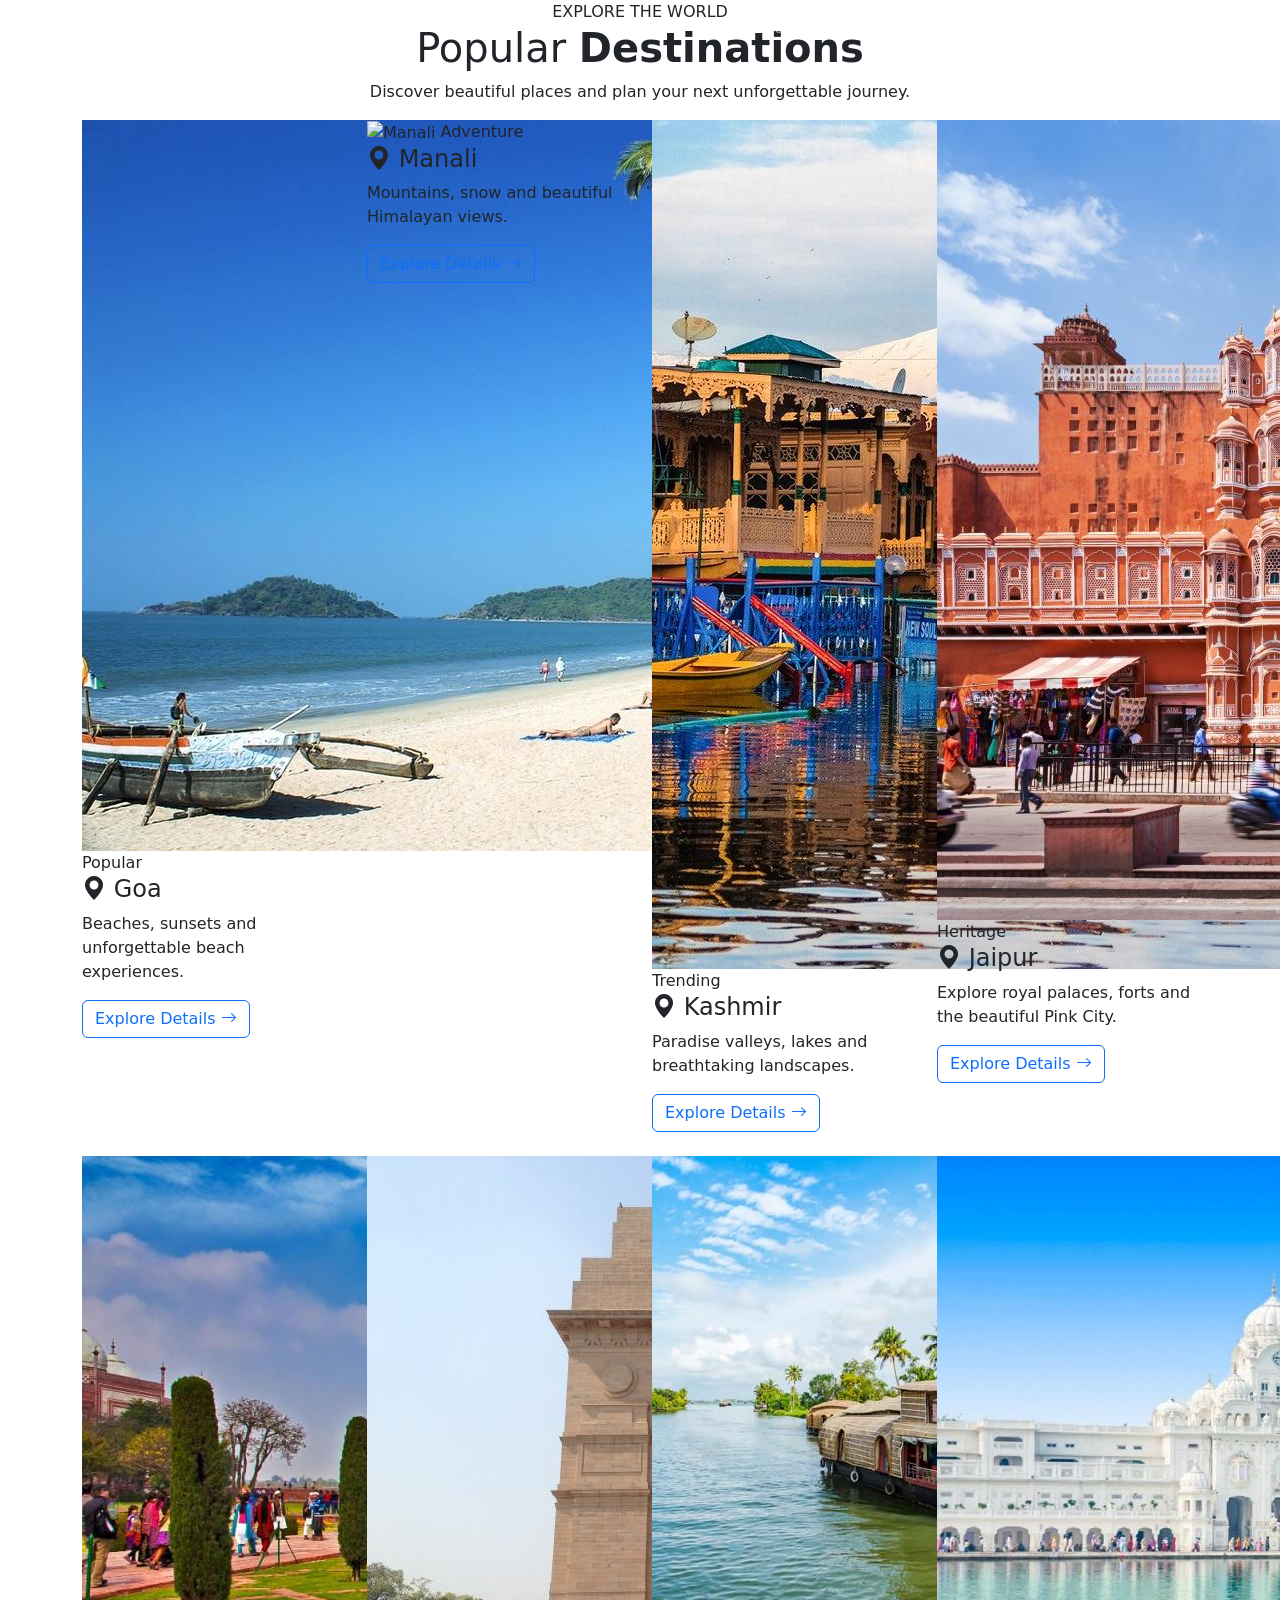
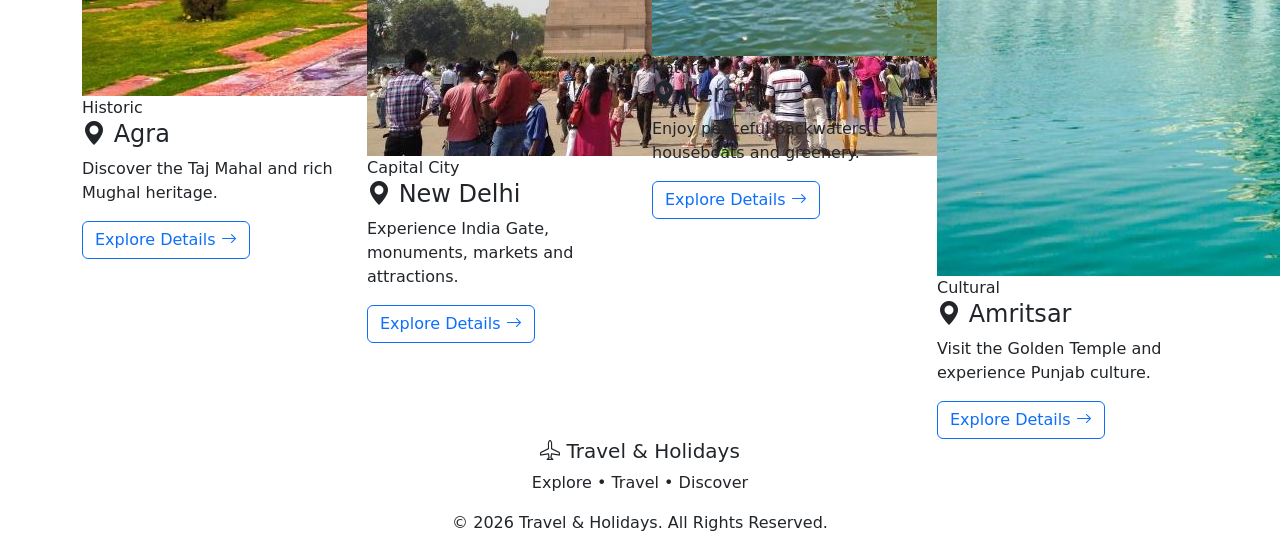
==== destination.html @ 901315e9 "destination.html" ====
<!DOCTYPE html><html lang="en"><head><meta charset="UTF-8">

<meta name="viewport"
      content="width=device-width, initial-scale=1.0">

<title>Travel & Holidays | Destinations</title>


<!-- Bootstrap CSS -->

<link
    href="https://cdn.jsdelivr.net/npm/bootstrap@5.3.3/dist/css/bootstrap.min.css"
    rel="stylesheet">


<!-- Bootstrap Icons -->

<link
    rel="stylesheet"
    href="https://cdn.jsdelivr.net/npm/bootstrap-icons@1.11.3/font/bootstrap-icons.min.css">


<!-- Custom CSS -->

<link rel="stylesheet" href="css/destination.css">

</head><body><!-- =====================================================
                         NAVBAR
===================================================== --><nav class="navbar navbar-expand-lg navbar-dark fixed-top"><div class="container">


    <a class="navbar-brand fw-bold"
       href="index.html">

        <i class="bi bi-airplane"></i>

        Travel & Holidays

    </a>


    <button
        class="navbar-toggler"
        type="button"
        data-bs-toggle="collapse"
        data-bs-target="#navbarNav">

        <span class="navbar-toggler-icon"></span>

    </button>


    <div class="collapse navbar-collapse"
         id="navbarNav">

        <ul class="navbar-nav ms-auto">


            <li class="nav-item">

                <a class="nav-link"
                   href="index.html">

                    Home

                </a>

            </li>


            <li class="nav-item">

                <a class="nav-link active"
                   href="destination.html">

                    Destinations

                </a>

            </li>


            <li class="nav-item">

                <a class="nav-link"
                   href="packages.html">

                    Packages

                </a>

            </li>


            <li class="nav-item">

                <a class="nav-link"
                   href="book-now.html">

                    Book Now

                </a>

            </li>


            <li class="nav-item">

                <a class="nav-link"
                   href="contact.html">

                    Contact

                </a>

            </li>


        </ul>

    </div>

</div>

</nav><!-- =====================================================
                     PAGE HEADER
===================================================== -->



<section class="page-header"><div class="container text-center">


    <span>
        EXPLORE THE WORLD
    </span>


    <h1>

        Popular
        <strong>Destinations</strong>

    </h1>


    <p>

        Discover beautiful places and plan your
        next unforgettable journey.

    </p>


</div>

</section><!-- =====================================================
                  DESTINATION SECTION
===================================================== --><section class="destination-section"><div class="container">


    <div class="row g-4">


        <!-- ================= GOA ================= -->

        <div class="col-md-6 col-lg-3">

            <div class="destination-card">


                <div class="destination-image">

                    <img
                        src="images/goa.jpg"
                        alt="Goa">

                    <span class="destination-badge">
                        Popular
                    </span>

                </div>


                <div class="destination-content">

                    <h4>

                        <i class="bi bi-geo-alt-fill"></i>

                        Goa

                    </h4>


                    <p>

                        Beaches, sunsets and unforgettable
                        beach experiences.

                    </p>


                    <button
                        class="btn btn-outline-primary"
                        onclick="showDestination('Goa')">

                        Explore Details

                        <i class="bi bi-arrow-right"></i>

                    </button>


                </div>

            </div>

        </div>



        <!-- ================= MANALI ================= -->

        <div class="col-md-6 col-lg-3">

            <div class="destination-card">


                <div class="destination-image">

                    <img
                        src="images/manali.jpg"
                        alt="Manali">

                    <span class="destination-badge">
                        Adventure
                    </span>

                </div>


                <div class="destination-content">

                    <h4>

                        <i class="bi bi-geo-alt-fill"></i>

                        Manali

                    </h4>


                    <p>

                        Mountains, snow and beautiful
                        Himalayan views.

                    </p>


                    <button
                        class="btn btn-outline-primary"
                        onclick="showDestination('Manali')">

                        Explore Details

                        <i class="bi bi-arrow-right"></i>

                    </button>


                </div>

            </div>

        </div>



        <!-- ================= KASHMIR ================= -->

        <div class="col-md-6 col-lg-3">

            <div class="destination-card">


                <div class="destination-image">

                    <img
                        src="images/kashmir.jpg"
                        alt="Kashmir">

                    <span class="destination-badge">
                        Trending
                    </span>

                </div>


                <div class="destination-content">

                    <h4>

                        <i class="bi bi-geo-alt-fill"></i>

                        Kashmir

                    </h4>


                    <p>

                        Paradise valleys, lakes and
                        breathtaking landscapes.

                    </p>


                    <button
                        class="btn btn-outline-primary"
                        onclick="showDestination('Kashmir')">

                        Explore Details

                        <i class="bi bi-arrow-right"></i>

                    </button>


                </div>

            </div>

        </div>



        <!-- ================= JAIPUR ================= -->

        <div class="col-md-6 col-lg-3">

            <div class="destination-card">


                <div class="destination-image">

                    <img
                        src="images/jaipur.jpg"
                        alt="Jaipur">

                    <span class="destination-badge">
                        Heritage
                    </span>

                </div>


                <div class="destination-content">

                    <h4>

                        <i class="bi bi-geo-alt-fill"></i>

                        Jaipur

                    </h4>


                    <p>

                        Explore royal palaces, forts and
                        the beautiful Pink City.

                    </p>


                    <button
                        class="btn btn-outline-primary"
                        onclick="showDestination('Jaipur')">

                        Explore Details

                        <i class="bi bi-arrow-right"></i>

                    </button>


                </div>

            </div>

        </div>



        <!-- ================= AGRA ================= -->

        <div class="col-md-6 col-lg-3">

            <div class="destination-card">


                <div class="destination-image">

                    <img
                        src="images/agra.jpg"
                        alt="Agra">

                    <span class="destination-badge">
                        Historic
                    </span>

                </div>


                <div class="destination-content">

                    <h4>

                        <i class="bi bi-geo-alt-fill"></i>

                        Agra

                    </h4>


                    <p>

                        Discover the Taj Mahal and
                        rich Mughal heritage.

                    </p>


                    <button
                        class="btn btn-outline-primary"
                        onclick="showDestination('Agra')">

                        Explore Details

                        <i class="bi bi-arrow-right"></i>

                    </button>


                </div>

            </div>

        </div>



        <!-- ================= DELHI ================= -->

        <div class="col-md-6 col-lg-3">

            <div class="destination-card">


                <div class="destination-image">

                    <img
                        src="images/new-delhi.jpg"
                        alt="New Delhi">

                    <span class="destination-badge">
                        Capital City
                    </span>

                </div>


                <div class="destination-content">

                    <h4>

                        <i class="bi bi-geo-alt-fill"></i>

                        New Delhi

                    </h4>


                    <p>

                        Experience India Gate, monuments,
                        markets and attractions.

                    </p>


                    <button
                        class="btn btn-outline-primary"
                        onclick="showDestination('New Delhi')">

                        Explore Details

                        <i class="bi bi-arrow-right"></i>

                    </button>


                </div>

            </div>

        </div>



        <!-- ================= KERALA ================= -->

        <div class="col-md-6 col-lg-3">

            <div class="destination-card">


                <div class="destination-image">

                    <img
                        src="images/kerala-backwater.jpg"
                        alt="Kerala">

                    <span class="destination-badge">
                        Nature
                    </span>

                </div>


                <div class="destination-content">

                    <h4>

                        <i class="bi bi-geo-alt-fill"></i>

                        Kerala

                    </h4>


                    <p>

                        Enjoy peaceful backwaters,
                        houseboats and greenery.

                    </p>


                    <button
                        class="btn btn-outline-primary"
                        onclick="showDestination('Kerala')">

                        Explore Details

                        <i class="bi bi-arrow-right"></i>

                    </button>


                </div>

            </div>

        </div>



        <!-- ================= AMRITSAR ================= -->

        <div class="col-md-6 col-lg-3">

            <div class="destination-card">


                <div class="destination-image">

                    <img
                        src="images/amritsar2.jpg"
                        alt="Amritsar">

                    <span class="destination-badge">
                        Cultural
                    </span>

                </div>


                <div class="destination-content">

                    <h4>

                        <i class="bi bi-geo-alt-fill"></i>

                        Amritsar

                    </h4>


                    <p>

                        Visit the Golden Temple and
                        experience Punjab culture.

                    </p>


                    <button
                        class="btn btn-outline-primary"
                        onclick="showDestination('Amritsar')">

                        Explore Details

                        <i class="bi bi-arrow-right"></i>

                    </button>


                </div>

            </div>

        </div>


    </div>

</div>

</section><!-- =====================================================
                   DESTINATION MODAL
===================================================== --><div class="modal fade"
     id="destinationModal"
     tabindex="-1"
     aria-hidden="true"><div class="modal-dialog modal-dialog-centered">

    <div class="modal-content">


        <!-- Modal Header -->

        <div class="modal-header">

            <h5 class="modal-title"
                id="destinationTitle">

                Destination Details

            </h5>


            <button
                type="button"
                class="btn-close"
                data-bs-dismiss="modal">

            </button>

        </div>



        <!-- Modal Body -->

        <div class="modal-body">


            <div class="modal-icon">

                <i class="bi bi-geo-alt-fill"></i>

            </div>


            <h4 id="destinationName"></h4>


            <p id="destinationDescription"></p>


            <div class="destination-detail-box">


                <p>

                    <strong>
                        <i class="bi bi-calendar3"></i>
                        Best Time:
                    </strong>

                    <span id="bestTime"></span>

                </p>


                <p>

                    <strong>
                        <i class="bi bi-map"></i>
                        Places to Visit:
                    </strong>

                    <span id="placesToVisit"></span>

                </p>


            </div>

        </div>



        <!-- Modal Footer -->

        <div class="modal-footer">

            <button
                type="button"
                class="btn btn-primary"
                data-bs-dismiss="modal">

                Close

            </button>

        </div>


    </div>

</div>

</div><!-- =====================================================
                         FOOTER
===================================================== --><footer class="footer"><div class="container text-center">


    <h5>

        <i class="bi bi-airplane"></i>

        Travel & Holidays

    </h5>


    <p>

        Explore • Travel • Discover

    </p>


    <p class="mb-0">

        © 2026 Travel & Holidays.
        All Rights Reserved.

    </p>


</div>

</footer><!-- Bootstrap JS --><script
    src="https://cdn.jsdelivr.net/npm/bootstrap@5.3.3/dist/js/bootstrap.bundle.min.js">
</script><!-- Destination JavaScript --><script src="js/destination.js"></script></body></html>
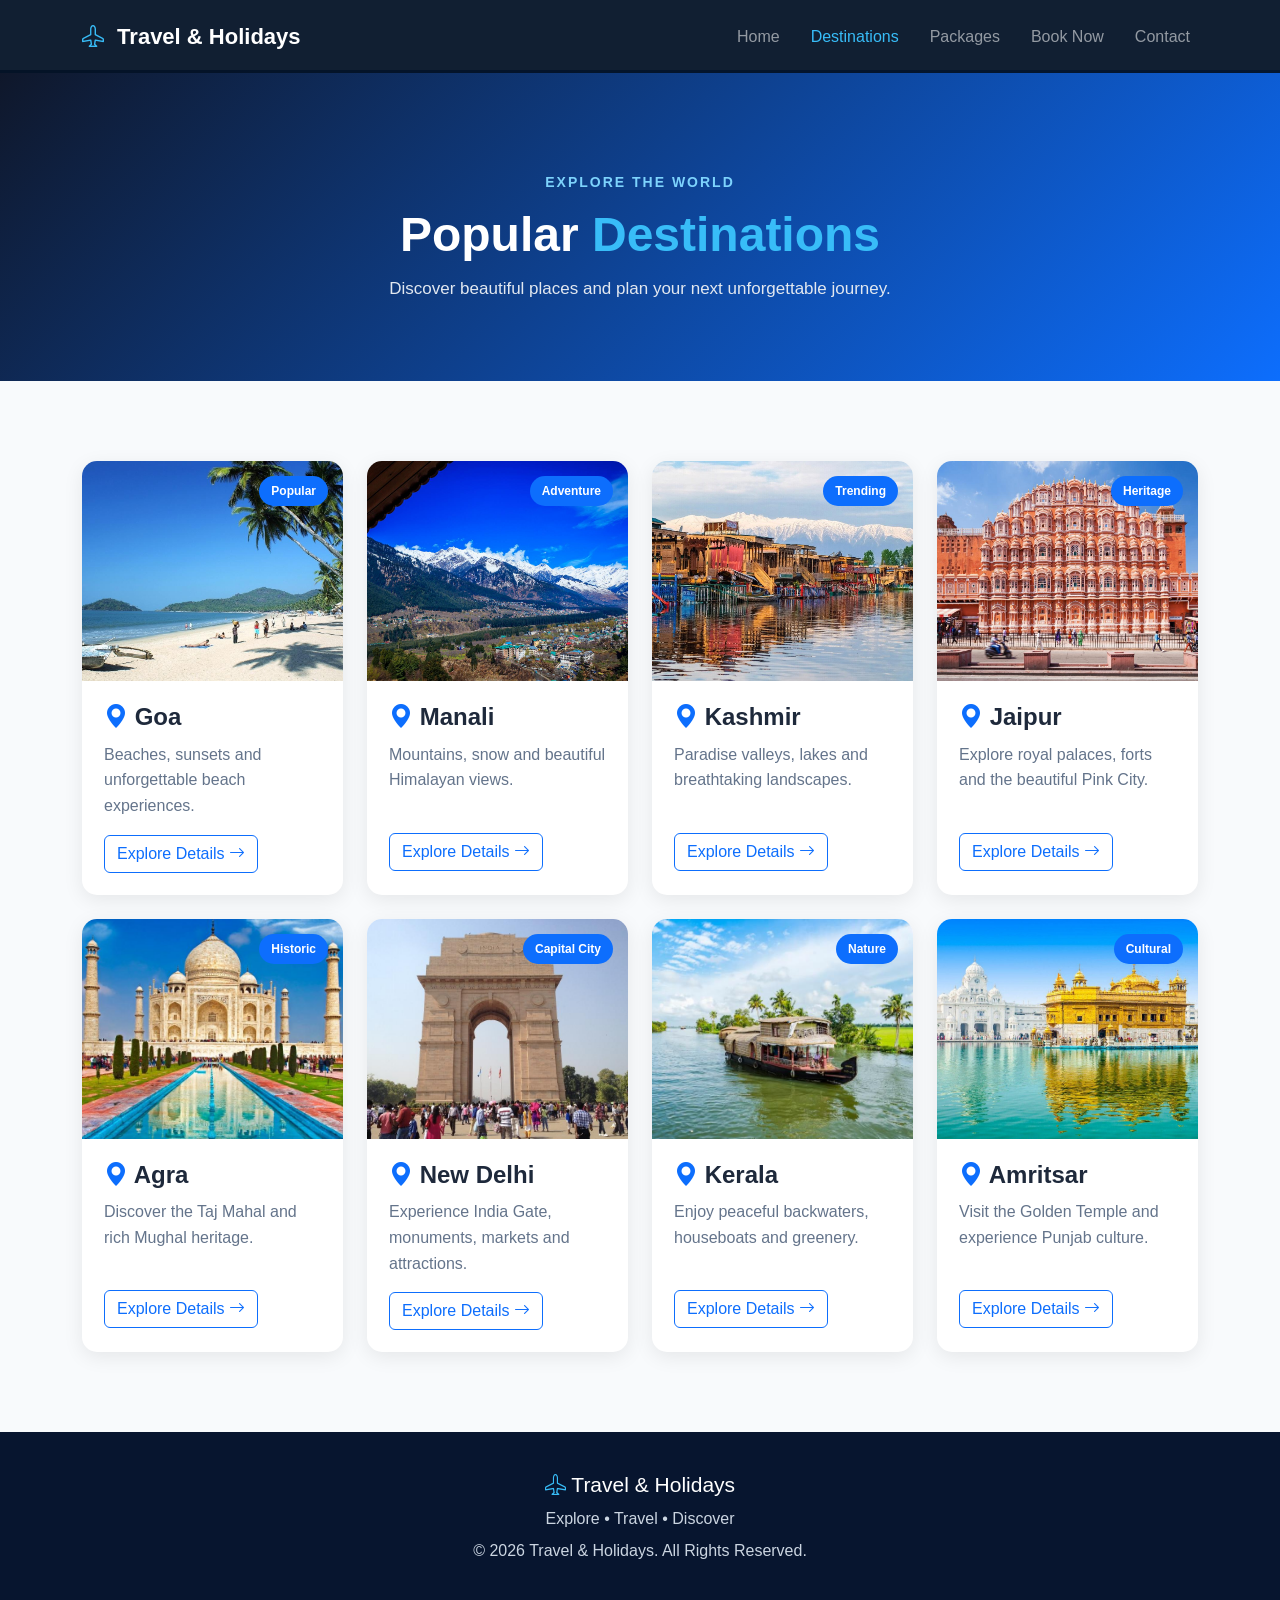
==== commit 378e03ad: "Update destination.html" ====
--- a/destination.html
+++ b/destination.html
@@ -26,7 +26,8 @@
 
 </head><body><!-- =====================================================
                          NAVBAR
-===================================================== --><nav class="navbar navbar-expand-lg navbar-dark fixed-top"><div class="container">
+===================================================== -->
+      <nav class="navbar navbar-expand-lg navbar-dark fixed-top"><div class="container">
 
 
     <a class="navbar-brand fw-bold"
@@ -230,7 +231,7 @@
                 <div class="destination-image">
 
                     <img
-                        src="images/manali.jpg"
+                        src="images/Manali.jpg"
                         alt="Manali">
 
                     <span class="destination-badge">
@@ -766,4 +767,4 @@
 
 </footer><!-- Bootstrap JS --><script
     src="https://cdn.jsdelivr.net/npm/bootstrap@5.3.3/dist/js/bootstrap.bundle.min.js">
-</script><!-- Destination JavaScript --><script src="js/destination.js"></script></body></html>+</script><!-- Destination JavaScript --><script src="js/destination.js"></script></body></html>
--- a/css/destination.css
+++ b/css/destination.css
@@ -0,0 +1,420 @@
+/* =====================================================
+GENERAL
+===================================================== */
+
+* {
+  margin: 0;
+  padding: 0;
+  box-sizing: border-box;
+  }
+
+html {
+scroll-behavior: smooth;
+}
+
+body {
+font-family: Arial, sans-serif;
+background: #f8fafc;
+color: #1e293b;
+}
+
+/* =====================================================
+NAVBAR
+===================================================== */
+
+.navbar {
+background: rgba(5, 20, 40, 0.95);
+
+padding: 15px 0;
+
+transition: 0.3s;
+
+}
+
+.navbar-brand {
+font-size: 22px;
+}
+
+.navbar-brand i {
+color: #38bdf8;
+margin-right: 7px;
+}
+
+.nav-link {
+margin-left: 15px;
+font-weight: 500;
+
+transition: 0.3s;
+
+}
+
+.nav-link:hover,
+.nav-link.active {
+color: #38bdf8 !important;
+}
+
+/* =====================================================
+PAGE HEADER
+===================================================== */
+
+.page-header {
+
+margin-top: 70px;
+
+padding: 100px 20px 80px;
+
+background:
+    linear-gradient(
+        135deg,
+        #0f172a,
+        #0d6efd
+    );
+
+color: white;
+
+text-align: center;
+
+}
+
+.page-header span {
+
+font-size: 14px;
+
+letter-spacing: 2px;
+
+font-weight: bold;
+
+color: #7dd3fc;
+
+}
+
+.page-header h1 {
+
+font-size: 48px;
+
+font-weight: 700;
+
+margin: 12px 0;
+
+}
+
+.page-header h1 strong {
+
+color: #38bdf8;
+
+}
+
+.page-header p {
+
+margin: 0;
+
+font-size: 17px;
+
+color: #e2e8f0;
+
+}
+
+/* =====================================================
+DESTINATION SECTION
+===================================================== */
+
+.destination-section {
+
+padding: 80px 0;
+
+}
+
+/* =====================================================
+DESTINATION CARD
+===================================================== */
+
+.destination-card {
+
+background: white;
+
+border-radius: 15px;
+
+overflow: hidden;
+
+height: 100%;
+
+box-shadow:
+    0 5px 20px rgba(0, 0, 0, 0.08);
+
+transition: 0.3s;
+
+}
+
+.destination-card:hover {
+
+transform: translateY(-8px);
+
+box-shadow:
+    0 15px 35px rgba(0, 0, 0, 0.13);
+
+}
+
+/* =====================================================
+DESTINATION IMAGE
+===================================================== */
+
+.destination-image {
+
+height: 220px;
+
+position: relative;
+
+overflow: hidden;
+
+}
+
+.destination-image img {
+
+width: 100%;
+
+height: 100%;
+
+object-fit: cover;
+
+transition: 0.5s;
+
+}
+
+.destination-card:hover
+.destination-image img {
+
+transform: scale(1.08);
+
+}
+
+/* =====================================================
+BADGE
+===================================================== */
+
+.destination-badge {
+
+position: absolute;
+
+top: 15px;
+
+right: 15px;
+
+background: #0d6efd;
+
+color: white;
+
+padding: 6px 12px;
+
+border-radius: 20px;
+
+font-size: 12px;
+
+font-weight: bold;
+
+}
+
+/* =====================================================
+CARD CONTENT
+===================================================== */
+
+.destination-content {
+
+padding: 22px;
+
+}
+
+.destination-content h4 {
+
+font-weight: 700;
+
+margin-bottom: 10px;
+
+}
+
+.destination-content h4 i {
+
+color: #0d6efd;
+
+}
+
+.destination-content p {
+
+color: #64748b;
+
+line-height: 1.6;
+
+min-height: 75px;
+
+}
+
+/* =====================================================
+MODAL
+===================================================== */
+
+.modal-content {
+
+border: none;
+
+border-radius: 18px;
+
+overflow: hidden;
+
+}
+
+.modal-header {
+
+background: #0d6efd;
+
+color: white;
+
+border: none;
+
+}
+
+.modal-header .btn-close {
+
+filter: brightness(0) invert(1);
+
+}
+
+.modal-body {
+
+padding: 30px;
+
+}
+
+.modal-icon {
+
+width: 65px;
+
+height: 65px;
+
+background: #e0f2fe;
+
+color: #0d6efd;
+
+border-radius: 50%;
+
+display: flex;
+
+align-items: center;
+
+justify-content: center;
+
+font-size: 28px;
+
+margin-bottom: 15px;
+
+}
+
+.modal-body h4 {
+
+font-weight: 700;
+
+margin-bottom: 12px;
+
+}
+
+.modal-body > p {
+
+color: #64748b;
+
+line-height: 1.7;
+
+}
+
+.destination-detail-box {
+
+background: #f8fafc;
+
+padding: 20px;
+
+border-radius: 12px;
+
+margin-top: 20px;
+
+}
+
+.destination-detail-box p {
+
+margin-bottom: 12px;
+
+color: #475569;
+
+}
+
+.destination-detail-box p:last-child {
+
+margin-bottom: 0;
+
+}
+
+.destination-detail-box strong {
+
+color: #0d6efd;
+
+}
+
+/* =====================================================
+FOOTER
+===================================================== */
+
+.footer {
+
+background: #07152f;
+
+color: white;
+
+padding: 40px 20px;
+
+}
+
+.footer h5 {
+
+font-size: 21px;
+
+margin-bottom: 10px;
+
+}
+
+.footer h5 i {
+
+color: #38bdf8;
+
+}
+
+.footer p {
+
+color: #cbd5e1;
+
+margin-bottom: 8px;
+
+}
+
+/* =====================================================
+RESPONSIVE
+===================================================== */
+
+@media (max-width: 576px) {
+
+.page-header {
+
+    padding: 80px 15px 60px;
+
+}
+
+
+.page-header h1 {
+
+    font-size: 36px;
+
+}
+
+
+.destination-section {
+
+    padding: 60px 15px;
+
+}
+
+}
